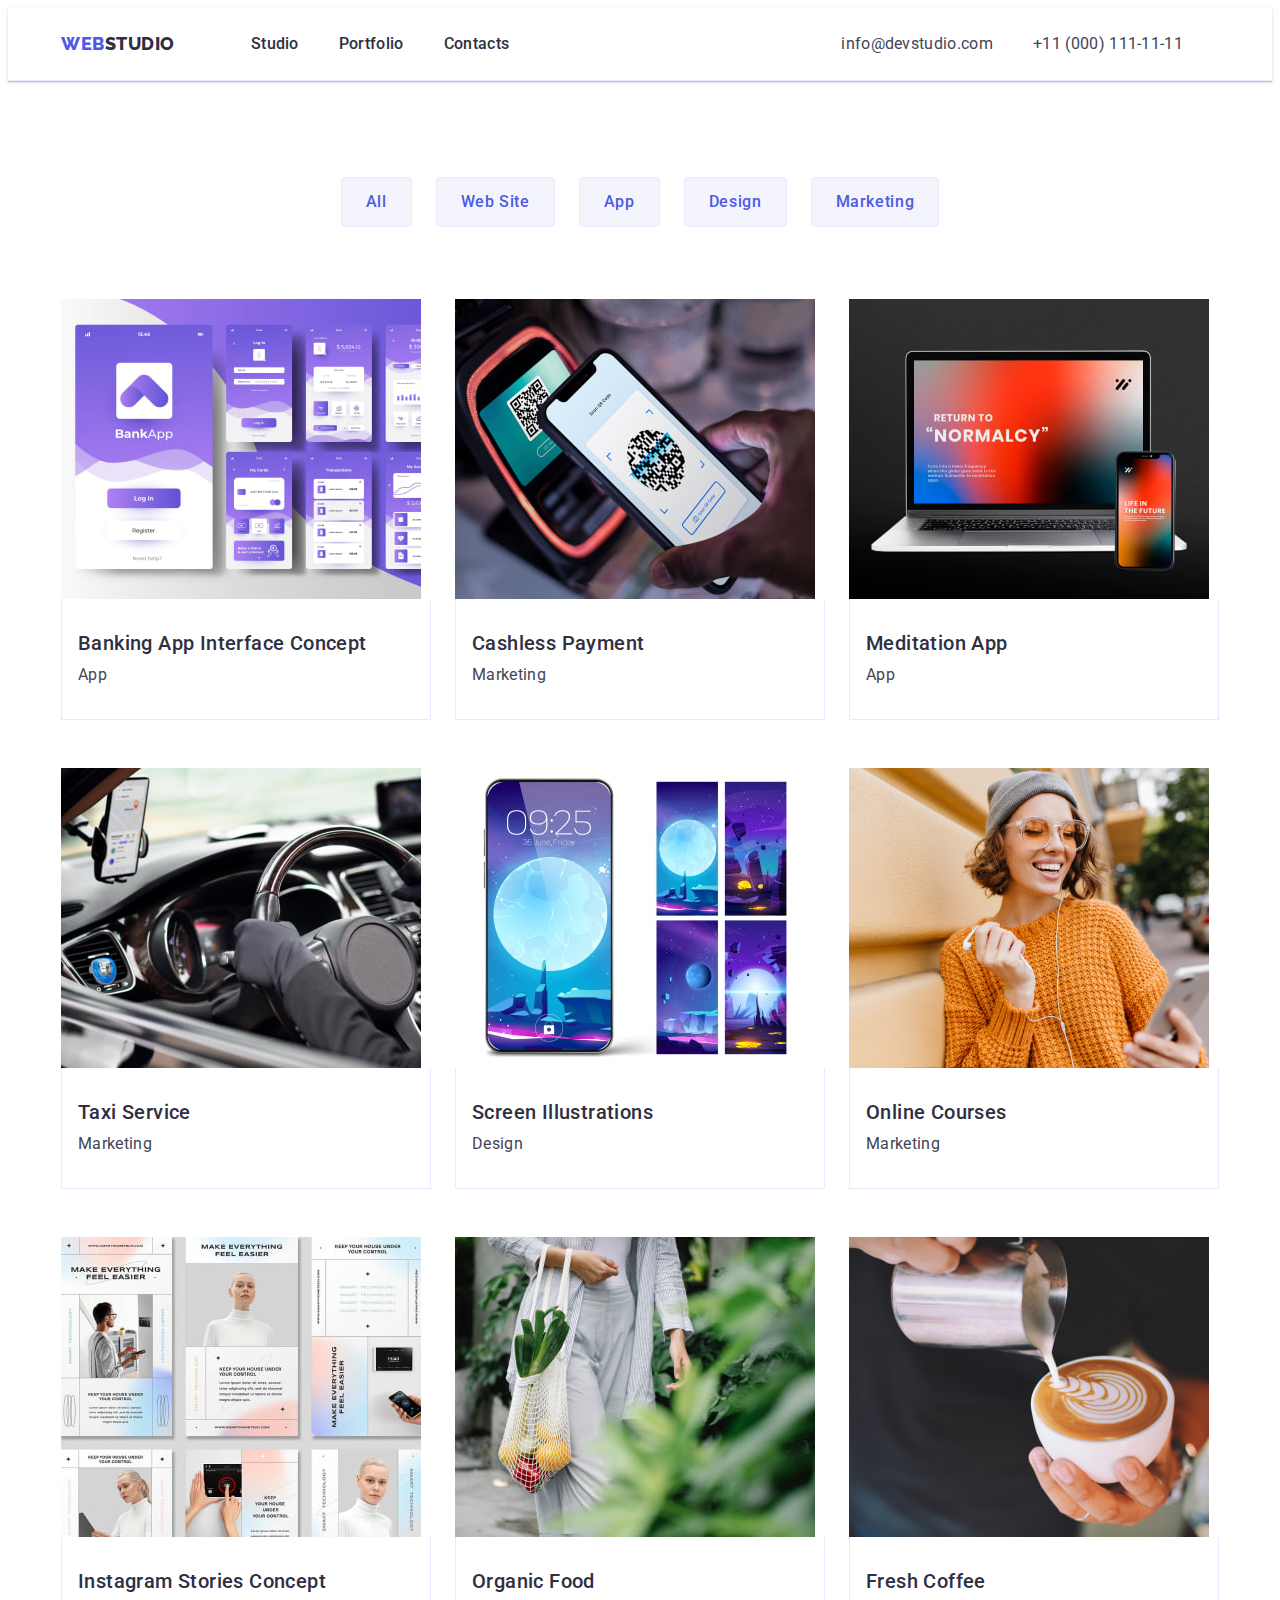
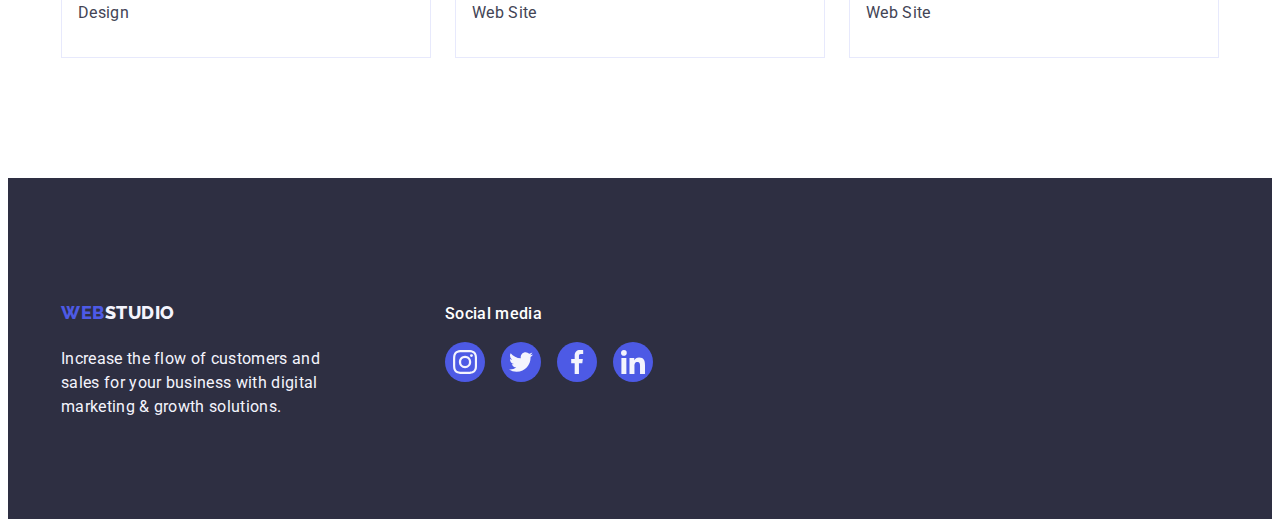
==== portfolio.html @ 6bffb5c1 "Initial commit" ====
<!DOCTYPE html>
<html lang="en">

<head>
    <meta charset="UTF-8">
    <meta http-equiv="X-UA-Compatible" content="IE=edge">
    <meta name="viewport" content="width=device-width, initial-scale=1.0">
    <title>Portfolio</title>
    <link rel="preconnect" href="https://fonts.googleapis.com">
    <link rel="preconnect" href="https://fonts.gstatic.com" crossorigin>
    <link href="https://fonts.googleapis.com/css2?family=Raleway:wght@800&family=Roboto:wght@400;500;700&display=swap"
        rel="stylesheet">
    <link rel="stylesheet" href="https://cdnjs.cloudflare.com/ajax/libs/modern-normalize/1.1.0/modern-normalize.min.css"
        integrity="sha512-wpPYUAdjBVSE4KJnH1VR1HeZfpl1ub8YT/NKx4PuQ5NmX2tKuGu6U/JRp5y+Y8XG2tV+wKQpNHVUX03MfMFn9Q=="
        crossorigin="anonymous" referrerpolicy="no-referrer" />
    <link rel="stylesheet" href="./css/styles.css">
</head>

<body>
    <!-- Page header -->
    <header class="page-header portfolio-header">
        <div class="header-container container">
            <nav class="nav">
                <a class="logo link" href="./index.html">Web
                    <span class="logo-studio">Studio</span>
                </a>
                <ul class="nav-list list">
                    <li class="nav-item">
                        <a class="nav-link link" href="./index.html">Studio</a>
                    </li>
                    <li class="nav-item">
                        <a class="nav-link link" href="./portfolio.html">Portfolio</a>
                    </li>
                    <li class="nav-item">
                        <a class="nav-link link" href="">Contacts</a>
                    </li>
                </ul>
            </nav>
            <address class="contacts">
                <ul class="contacts-list list">
                    <li><a class="contacts-info link" href="mailto:info@devstudio.com">info@devstudio.com</a></li>
                    <li><a class="contacts-info link" href="tel:+110001111111">+11 (000) 111-11-11</a></li>
                </ul>
            </address>
        </div>
    </header>

    <!-- Main content -->
    <main>
        <section class="portfolio-section">
            <div class="container">
                <h1 class="portfolio-hidden-title">Portfolio</h1>
                <!-- Filters -->
                <ul class="filters-list list">
                    <li class="filters-item">
                        <button class="filter-button" type="button">All</button>
                    </li>
                    <li class="filters-item">
                        <button class="filter-button" type="button">Web Site</button>
                    </li>
                    <li class="filters-item">
                        <button class="filter-button" type="button">App</button>
                    </li>
                    <li class="filters-item">
                        <button class="filter-button" type="button">Design</button>
                    </li>
                    <li class="filters-item">
                        <button class="filter-button" type="button">Marketing</button>
                    </li>
                </ul>
                <!-- Portfolio cards -->
                <ul class="portfolio-list list">
                    <li class="portfolio-item">
                        <a class="portfolio-card link" href="">
                            <img class="portfolio-img" src="./images/portfolio/banking1.jpg"
                                alt="Banking App Interface Concept" width="360" height="300">
                            <div class="portfolio-card-container">
                                <h2 class="portfolio-title">Banking App Interface Concept</h2>
                                <p class="portfolio-text">App</p>
                            </div>

                        </a>
                    </li>
                    <li class="portfolio-item">
                        <a class="portfolio-card link" href="">
                            <img class="portfolio-img" src="./images/portfolio/cashless1.jpg" alt="Cashless Payment"
                                width="360" height="300">
                            <div class="portfolio-card-container">
                                <h2 class="portfolio-title">Cashless Payment</h2>
                                <p class="portfolio-text">Marketing</p>
                            </div>
                        </a>
                    </li>
                    <li class="portfolio-item">
                        <a class="portfolio-card link" href="">
                            <img class="portfolio-img" src="./images/portfolio/meditation1.jpg" alt="Meditation App"
                                width="360" height="300">
                            <div class="portfolio-card-container">
                                <h2 class="portfolio-title">Meditation App</h2>
                                <p class="portfolio-text">App</p>
                            </div>
                        </a>
                    </li>
                    <li class="portfolio-item">
                        <a class="portfolio-card link" href="">
                            <img class="portfolio-img" src="./images/portfolio/taxi1.jpg" alt="Taxi Service" width="360"
                                height="300">
                            <div class="portfolio-card-container">
                                <h2 class="portfolio-title">Taxi Service</h2>
                                <p class="portfolio-text">Marketing</p>
                            </div>
                        </a>
                    </li>
                    <li class="portfolio-item">
                        <a class="portfolio-card link" href="">
                            <img class="portfolio-img" src="./images/portfolio/screen1.jpg" alt="Screen Illustrations"
                                width="360" height="300">
                            <div class="portfolio-card-container">
                                <h2 class="portfolio-title">Screen Illustrations</h2>
                                <p class="portfolio-text">Design</p>
                            </div>
                        </a>
                    </li>
                    <li class="portfolio-item">
                        <a class="portfolio-card link" href="">
                            <img class="portfolio-img" src="./images/portfolio/courses1.jpg" alt="Online Courses"
                                width="360" height="300">
                            <div class="portfolio-card-container">
                                <h2 class="portfolio-title">Online Courses</h2>
                                <p class="portfolio-text">Marketing</p>
                            </div>
                        </a>
                    </li>
                    <li class="portfolio-item">
                        <a class="portfolio-card link" href="">
                            <img class="portfolio-img" src="./images/portfolio/instagram1.jpg"
                                alt="Instagram Stories Concept" width="360" height="300">
                            <div class="portfolio-card-container">
                                <h2 class="portfolio-title">Instagram Stories Concept</h2>
                                <p class="portfolio-text">Design</p>
                            </div>
                        </a>
                    </li>
                    <li class="portfolio-item">
                        <a class="portfolio-card link" href="">
                            <img class="portfolio-img" src="./images/portfolio/food1.jpg" alt="Organic Food" width="360"
                                height="300">
                            <div class="portfolio-card-container">
                                <h2 class="portfolio-title">Organic Food</h2>
                                <p class="portfolio-text">Web Site</p>
                            </div>
                        </a>
                    </li>
                    <li class="portfolio-item">
                        <a class="portfolio-card link" href="">
                            <img class="portfolio-img" src="./images/portfolio/coffee1.jpg" alt="Fresh Coffee"
                                width="360" height="300">
                            <div class="portfolio-card-container">
                                <h2 class="portfolio-title">Fresh Coffee</h2>
                                <p class="portfolio-text">Web Site</p>
                            </div>
                        </a>
                    </li>
                </ul>
            </div>
        </section>
    </main>
    <!-- Footer -->
    <footer class="page-footer">
        <div class="container container-footer">
            <div class="logo-text-footer">
                <a class="logo link" href="./index.html">Web<span class="logo-studio-footer">Studio</span>
                </a>
                <p class="footer-text">Increase the flow of customers and sales for your business with digital marketing
                    & growth solutions.</p>
            </div>
            <div class="text-social-footer">
                <p class="social-media-footer">Social media</p>
                <ul class="social-list-footer list">
                    <li class="social-item">
                        <a href="" class="social-list-link-footer">
                            <svg class="social-icon" width="24" height="24">
                                <use href="./images/icons.svg#icon-instagram"></use>
                            </svg>
                        </a>
                    </li>
                    <li class="social-item">
                        <a href="" class="social-list-link-footer">
                            <svg class="social-icon" width="24" height="24">
                                <use href="./images/icons.svg#icon-twitter"></use>
                            </svg>
                        </a>
                    </li>
                    <li class="social-item">
                        <a href="" class="social-list-link-footer">
                            <svg class="social-icon" width="24" height="24">
                                <use href="./images/icons.svg#icon-facebook"></use>
                            </svg>
                        </a>
                    </li>
                    <li class="social-item">
                        <a href="" class="social-list-link-footer">
                            <svg class="social-icon" width="24" height="24">
                                <use href="./images/icons.svg#icon-linkedin"></use>
                            </svg>
                        </a>
                    </li>
                </ul>
            </div>
        </div>
    </footer>


</body>

</html>
---- css/styles.css ----
:root {
  --accent-color: #4d5ae5;
  --brand-color: #2e2f42;
  --border-color: #e7e9fc;
  --hover-color: #404bbf;
}

/**
  |============================
  | BASE STYLES
  |============================
*/

body {
  font-family: 'Roboto', sans-serif;
  background-color: #ffffff;
  color: #434455;
}

.list {
  list-style: none;
  padding: 0;
  margin: 0;
}
.link {
  text-decoration: none;
}
h1,
h2,
h3,
h4,
h5,
h6,
p,
ul {
  margin: 0;
}
img {
  display: block;
}

.container {
  width: 1158px;
  padding: 0 15px;
  margin: 0 auto;
}

/**
  |============================
  |      STUDIO
  |============================
*/

/**
  |============================
  | HEADER
  |============================
*/
.page-header {
  margin-bottom: 0;
  border-bottom: 1px solid #e7e9fc;
  box-shadow: 0px 2px 1px rgba(46, 47, 66, 0.08),
    0px 1px 1px rgba(46, 47, 66, 0.16), 0px 1px 6px rgba(46, 47, 66, 0.08);
}
.header-container {
  display: flex;
  align-items: center;
}
.nav {
  display: flex;
  margin-right: 332px;
  align-items: center;
}

.logo,
.nav-link,
.contacts-info {
  display: block;
  padding: 24px 0;
}

.logo {
  font-family: 'Raleway', sans-serif;
  font-weight: 800;
  font-size: 18px;
  line-height: 1.17;
  display: flex;
  align-items: center;
  letter-spacing: 0.03em;
  text-transform: uppercase;
  text-decoration: none;
  color: var(--accent-color);
  margin-right: 76px;
}

.logo-studio {
  color: var(--brand-color);
}
.nav-list {
  display: flex;
  gap: 40px;
}

.nav-link {
  font-weight: 500;
  font-size: 16px;
  line-height: 1.5;
  letter-spacing: 0.02em;
  text-decoration: none;
  color: var(--brand-color);
}
.nav-link:hover,
.nav-link:focus {
  color: var(--hover-color);
}

.contacts {
  font-style: normal;
}
.contacts-list {
  display: flex;
  gap: 40px;
}

.contacts-info {
  font-weight: 400;
  font-size: 16px;
  line-height: 1.5;
  letter-spacing: 0.02em;
  text-decoration: none;
  color: #434455;
}
.contacts-info:hover,
.contacts-info:focus {
  color: var(--hover-color);
}

/**
  |============================
  | MAIN
  |============================
*/

/**
  |============================
  | HERO.SECTION 1
  |============================
*/
.hero {
  background-color: var(--brand-color);
  padding: 188px 0;
  background-image: linear-gradient(
      rgba(46, 47, 66, 0.7),
      rgba(46, 47, 66, 0.7)
    ),
    url(../images/background/peopleoffice1.jpg);
  background-repeat: no-repeat;
  background-position: center;
  background-size: cover;
  margin-left: auto;
  margin-right: auto;
  max-width: 1440px;
}
.hero-heading {
  font-weight: 700;
  font-size: 56px;
  line-height: 1.07;
  letter-spacing: 0.02em;
  text-align: center;
  color: #ffffff;
  max-width: 496px;
  margin-bottom: 48px;
  margin-left: auto;
  margin-right: auto;
}
.hero-button {
  font-family: 'Roboto', sans-serif;
  font-weight: 500;
  font-size: 16px;
  line-height: 1.5;

  letter-spacing: 0.04em;
  color: #ffffff;
  background-color: var(--accent-color);
  cursor: pointer;
  padding: 16px 32px;
  min-width: 169px;
  height: 56px;
  box-shadow: 0px 4px 4px rgba(0, 0, 0, 0.15);
  border: none;
  border-radius: 4px;
  display: block;
  margin-left: auto;
  margin-right: auto;
}
.hero-button:hover,
.hero-button:focus {
  background-color: var(--hover-color);
}

/**
  |============================
  | SECTION 2.FEATURES
  |============================
*/
.features {
  padding: 120px 0;
}
.features-hidden-heading {
  position: absolute;
  width: 1px;
  height: 1px;
  margin: -1px;
  border: 0;
  padding: 0;
  white-space: nowrap;
  clip-path: inset(100%);
  clip: rect(0 0 0 0);
  overflow: hidden;
}
.title {
  font-weight: 500;
  font-size: 20px;
  line-height: 1.2;
  letter-spacing: 0.02em;
  color: var(--brand-color);
  margin-bottom: 8px;
}
.features-item {
  width: calc((100% - 72px) / 4);
}

.features-text {
  font-weight: 400;
  font-size: 16px;
  line-height: 1.5;
  letter-spacing: 0.02em;
}
.features-list {
  display: flex;
  gap: 24px;
}
.features-icon {
  display: flex;
  justify-content: center;
  align-items: center;
  height: 112px;
  background-color: #f4f4fd;
  border-radius: 4px;
  margin-bottom: 8px;
}

/**
  |============================
  | SECTION 3.WHAT ARE WE DOING
  |============================
*/
.what-are-we-doing {
  padding-bottom: 120px;
}
.heading {
  font-weight: 700;
  font-size: 36px;
  line-height: 1.1;
  letter-spacing: 0.02em;
  text-align: center;
  text-transform: capitalize;
  color: var(--brand-color);
  margin-bottom: 72px;
  margin-left: auto;
  margin-right: auto;
}
.services-list {
  display: flex;
  gap: 24px;
}
.services-item {
  width: calc((100% - 48px) / 3);
}
/**
  |============================
  | SECTION 4.OUR TEAM 
  |============================
*/
.our-team {
  background-color: #f4f4fd;
  padding: 120px 0;
}
.team-list {
  display: flex;
  gap: 24px;
}
.team-item {
  background: #ffffff;
  box-shadow: 0px 1px 6px rgba(46, 47, 66, 0.08),
    0px 1px 1px rgba(46, 47, 66, 0.16), 0px 2px 1px rgba(46, 47, 66, 0.08);
  border-radius: 0px 0px 4px 4px;
  width: calc((100% - 72px) / 4);
}
.team-item-title {
  font-weight: 500;
  font-size: 20px;
  line-height: 1.2;
  letter-spacing: 0.02em;
  color: var(--brand-color);
  text-align: center;
  margin-bottom: 8px;
}
.team-item-container {
  padding: 32px 0;
}

.team-text {
  font-weight: 400;
  font-size: 16px;
  line-height: 1.5;
  letter-spacing: 0.02em;
  text-align: center;
  margin-bottom: 8px;
}
.social-list {
  display: flex;
  gap: 24px;
  justify-content: center;
}

.social-list-link {
  display: flex;
  justify-content: center;
  align-items: center;
  width: 40px;
  height: 40px;
  border-radius: 50%;
  background-color: var(--accent-color);
  color: #f4f4fd;
}
.social-list-link:hover,
.social-list-link:focus {
  background-color: var(--hover-color);
}
.social-icon {
  fill: currentColor;
}

/**
  |============================
  | SECTION 5. CUSTOMERS
  |============================
*/
.customers {
  padding: 120px 0;
}
.customers-list {
  display: flex;
  gap: 24px;
}
.customers-link {
  display: flex;
  justify-content: center;
  align-items: center;
  width: 168px;
  height: 88px;
  border: 1px solid #8e8f99;
  border-radius: 4px;
  color: #8e8f99;
}
.customers-link:hover,
.customers-link:focus {
  border: 1px solid var(--hover-color);
  color: var(--hover-color);
}
.customers-icon {
  fill: currentColor;
}
.customers-icon:hover,
.customers-icon:focus {
  fill: currentColor;
}

/**
  |============================
  | FOOTER
  |============================
*/
.page-footer {
  background-color: var(--brand-color);
  padding: 100px 0;
}
.logo-studio-footer {
  font-family: 'Raleway', sans-serif;
  font-weight: 800;
  font-size: 18px;
  line-height: 1.17;
  display: inline-block;
  letter-spacing: 0.03em;
  text-transform: uppercase;
  color: #f4f4fd;
  margin-left: 0;
}
.logo-footer {
  font-family: 'Raleway', sans-serif;
  font-weight: 800;
  font-size: 18px;
  line-height: 1.17;
  display: inline-block;
  letter-spacing: 0.03em;
  text-transform: uppercase;
  text-decoration: none;
  color: var(--accent-color);
  margin-bottom: 16px;
}
.footer-text {
  font-weight: 400;
  font-size: 16px;
  line-height: 1.5;
  letter-spacing: 0.02em;
  color: #f4f4fd;
  max-width: 264px;
}

.social-media-footer {
  font-family: 'Roboto', sans-serif;
  font-weight: 500;
  font-size: 16px;
  line-height: 1.5;
  letter-spacing: 0.02em;
  color: #ffffff;
  margin-bottom: 16px;
}
.social-list-footer {
  display: flex;
  gap: 16px;
}
.social-list-link-footer {
  display: flex;
  justify-content: center;
  align-items: center;
  width: 40px;
  height: 40px;
  border-radius: 50%;
  background-color: var(--accent-color);
  color: #f4f4fd;
}
.social-list-link-footer:hover,
.social-list-link-footer:focus {
  background-color: #31d0aa;
}
.container-footer {
  display: flex;
  align-items: baseline;
}
.logo-text-footer {
  margin-right: 120px;
}

/**
  |============================
  |     PORTFOLIO
  |============================
*/

/**
  |============================
  | HEADER
  |============================
*/
.portfolio-header {
  box-shadow: 0px 2px 1px rgba(46, 47, 66, 0.08),
    0px 1px 1px rgba(46, 47, 66, 0.16), 0px 1px 6px rgba(46, 47, 66, 0.08);
}
/**
  |============================
  |  MAIN
  |============================
*/
.portfolio-hidden-title {
  position: absolute;
  width: 1px;
  height: 1px;
  margin: -1px;
  border: 0;
  padding: 0;

  white-space: nowrap;
  clip-path: inset(100%);
  clip: rect(0 0 0 0);
  overflow: hidden;
}

/**
  |============================
  | FILTER BUTTONS
  |============================
*/
.portfolio-section {
  padding-top: 96px;
  padding-bottom: 120px;
}
.filters-list {
  display: flex;
  justify-content: center;
  gap: 24px;
  margin-bottom: 72px;
}

.filter-button {
  font-family: 'Roboto', sans-serif;
  font-weight: 500;
  font-size: 16px;
  line-height: 1.5;
  display: flex;
  align-items: center;
  text-align: center;
  letter-spacing: 0.04em;
  color: var(--accent-color);
  background-color: #f4f4fd;
  cursor: pointer;
  border: 1px solid var(--border-color);
  border-radius: 4px;
  padding: 12px 24px;
  min-width: 69px;
  min-height: 48px;
}

.filter-button:hover,
.filter-button:focus {
  color: #ffffff;
  background-color: var(--hover-color);
  border: 1px solid transparent;
  box-shadow: 0px 3px 1px rgba(0, 0, 0, 0.1), 0px 2px 1px rgba(0, 0, 0, 0.08),
    0px 2px 2px rgba(0, 0, 0, 0.12);
  border-radius: 4px;
}

/**
  |============================
  | CARDS
  |============================
*/
.portfolio-list {
  display: flex;
  flex-wrap: wrap;
  row-gap: 48px;
  column-gap: 24px;
}
.portfolio-card {
  display: block;
}
.portfolio-card:hover,
.portfolio-card:focus {
  box-shadow: 0px 1px 6px rgba(46, 47, 66, 0.08),
    0px 1px 1px rgba(46, 47, 66, 0.16), 0px 2px 1px rgba(46, 47, 66, 0.08);
}

.portfolio-item {
  width: calc((100% - 48px) / 3);
}

.portfolio-card-container {
  padding: 32px 16px;
  border: 1px solid var(--border-color);
  border-top: none;
}
.portfolio-title {
  font-weight: 500;
  font-size: 20px;
  line-height: 1.2;
  letter-spacing: 0.02em;
  color: var(--brand-color);
  margin-bottom: 8px;
}

.portfolio-text {
  font-weight: 400;
  font-size: 16px;
  line-height: 1.5;
  letter-spacing: 0.02em;
  color: #434455;
}
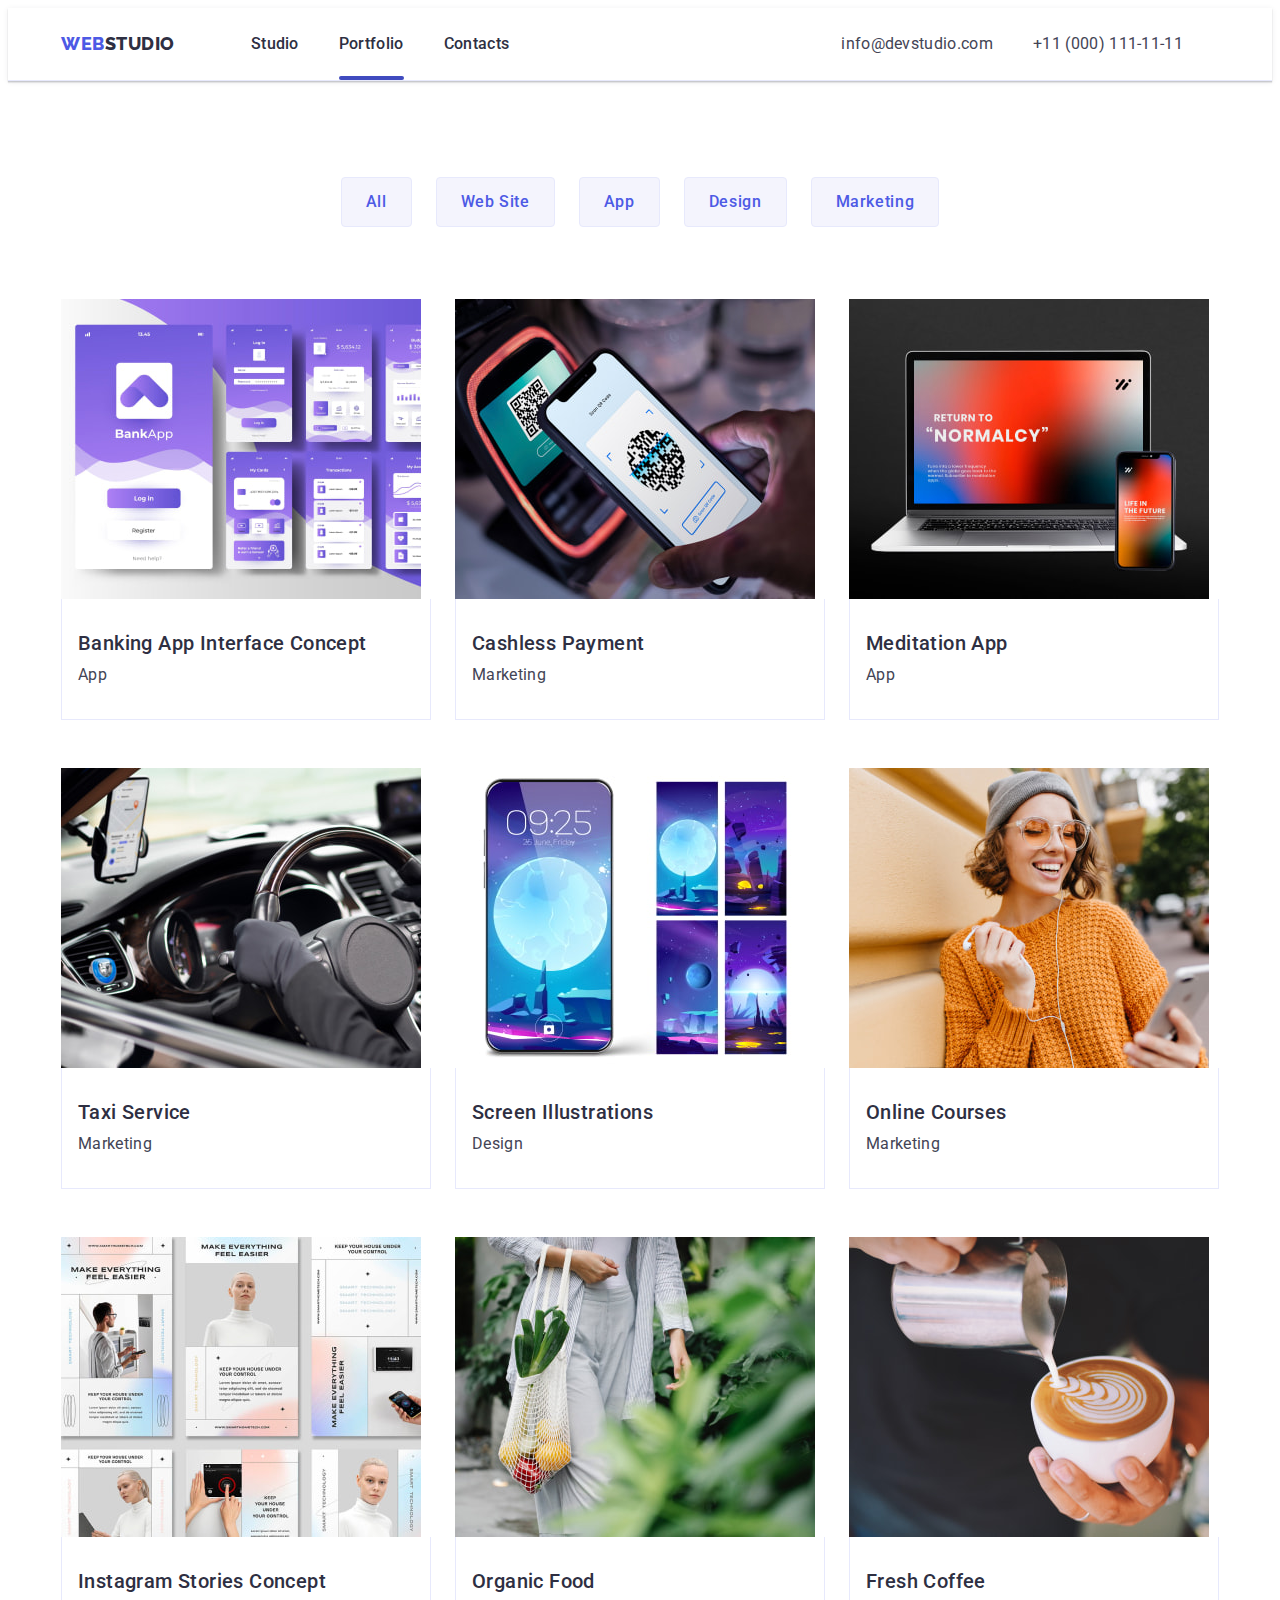
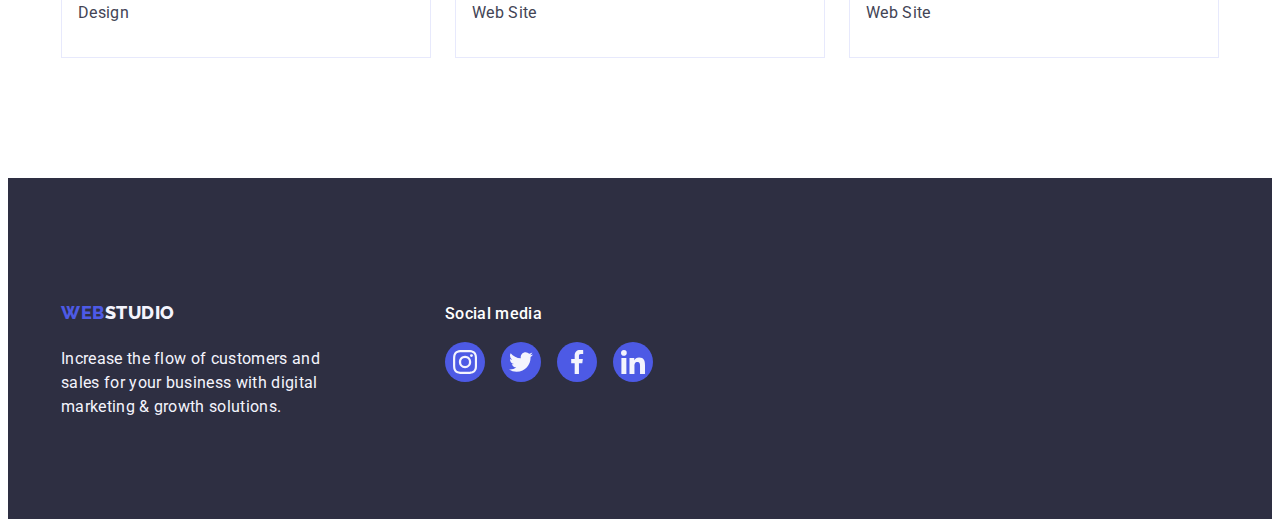
==== commit 5c455c1a: "Added positioned elements and transitions" ====
--- a/portfolio.html
+++ b/portfolio.html
@@ -29,7 +29,7 @@
                         <a class="nav-link link" href="./index.html">Studio</a>
                     </li>
                     <li class="nav-item">
-                        <a class="nav-link link" href="./portfolio.html">Portfolio</a>
+                        <a class="nav-link link active" href="./portfolio.html">Portfolio</a>
                     </li>
                     <li class="nav-item">
                         <a class="nav-link link" href="">Contacts</a>
@@ -72,8 +72,15 @@
                 <ul class="portfolio-list list">
                     <li class="portfolio-item">
                         <a class="portfolio-card link" href="">
-                            <img class="portfolio-img" src="./images/portfolio/banking1.jpg"
-                                alt="Banking App Interface Concept" width="360" height="300">
+                            <div class="portfolio-card-img-wrapper">
+                                <img class="portfolio-img" src="./images/portfolio/banking1.jpg"
+                                    alt="Banking App Interface Concept" width="360" height="300">
+                                <p class="portfolio-card-overlay">14 Stylish and User-Friendly App Design Concepts ·
+                                    Task
+                                    Manager App · Calorie Tracker App · Exotic Fruit Ecommerce App ·
+                                    Cloud Storage App
+                                </p>
+                            </div>
                             <div class="portfolio-card-container">
                                 <h2 class="portfolio-title">Banking App Interface Concept</h2>
                                 <p class="portfolio-text">App</p>
@@ -83,8 +90,15 @@
                     </li>
                     <li class="portfolio-item">
                         <a class="portfolio-card link" href="">
-                            <img class="portfolio-img" src="./images/portfolio/cashless1.jpg" alt="Cashless Payment"
-                                width="360" height="300">
+                            <div class="portfolio-card-img-wrapper">
+                                <img class="portfolio-img" src="./images/portfolio/cashless1.jpg" alt="Cashless Payment"
+                                    width="360" height="300">
+                                <p class="portfolio-card-overlay">14 Stylish and User-Friendly App Design Concepts ·
+                                    Task
+                                    Manager App · Calorie Tracker App · Exotic Fruit Ecommerce App ·
+                                    Cloud Storage App
+                                </p>
+                            </div>
                             <div class="portfolio-card-container">
                                 <h2 class="portfolio-title">Cashless Payment</h2>
                                 <p class="portfolio-text">Marketing</p>
@@ -93,8 +107,15 @@
                     </li>
                     <li class="portfolio-item">
                         <a class="portfolio-card link" href="">
-                            <img class="portfolio-img" src="./images/portfolio/meditation1.jpg" alt="Meditation App"
-                                width="360" height="300">
+                            <div class="portfolio-card-img-wrapper">
+                                <img class="portfolio-img" src="./images/portfolio/meditation1.jpg" alt="Meditation App"
+                                    width="360" height="300">
+                                <p class="portfolio-card-overlay">14 Stylish and User-Friendly App Design Concepts ·
+                                    Task
+                                    Manager App · Calorie Tracker App · Exotic Fruit Ecommerce App ·
+                                    Cloud Storage App
+                                </p>
+                            </div>
                             <div class="portfolio-card-container">
                                 <h2 class="portfolio-title">Meditation App</h2>
                                 <p class="portfolio-text">App</p>
@@ -103,8 +124,15 @@
                     </li>
                     <li class="portfolio-item">
                         <a class="portfolio-card link" href="">
-                            <img class="portfolio-img" src="./images/portfolio/taxi1.jpg" alt="Taxi Service" width="360"
-                                height="300">
+                            <div class="portfolio-card-img-wrapper">
+                                <img class="portfolio-img" src="./images/portfolio/taxi1.jpg" alt="Taxi Service"
+                                    width="360" height="300">
+                                <p class="portfolio-card-overlay">14 Stylish and User-Friendly App Design Concepts ·
+                                    Task
+                                    Manager App · Calorie Tracker App · Exotic Fruit Ecommerce App ·
+                                    Cloud Storage App
+                                </p>
+                            </div>
                             <div class="portfolio-card-container">
                                 <h2 class="portfolio-title">Taxi Service</h2>
                                 <p class="portfolio-text">Marketing</p>
@@ -113,8 +141,15 @@
                     </li>
                     <li class="portfolio-item">
                         <a class="portfolio-card link" href="">
-                            <img class="portfolio-img" src="./images/portfolio/screen1.jpg" alt="Screen Illustrations"
-                                width="360" height="300">
+                            <div class="portfolio-card-img-wrapper">
+                                <img class="portfolio-img" src="./images/portfolio/screen1.jpg"
+                                    alt="Screen Illustrations" width="360" height="300">
+                                <p class="portfolio-card-overlay">14 Stylish and User-Friendly App Design Concepts ·
+                                    Task
+                                    Manager App · Calorie Tracker App · Exotic Fruit Ecommerce App ·
+                                    Cloud Storage App
+                                </p>
+                            </div>
                             <div class="portfolio-card-container">
                                 <h2 class="portfolio-title">Screen Illustrations</h2>
                                 <p class="portfolio-text">Design</p>
@@ -123,8 +158,15 @@
                     </li>
                     <li class="portfolio-item">
                         <a class="portfolio-card link" href="">
-                            <img class="portfolio-img" src="./images/portfolio/courses1.jpg" alt="Online Courses"
-                                width="360" height="300">
+                            <div class="portfolio-card-img-wrapper">
+                                <img class="portfolio-img" src="./images/portfolio/courses1.jpg" alt="Online Courses"
+                                    width="360" height="300">
+                                <p class="portfolio-card-overlay">14 Stylish and User-Friendly App Design Concepts ·
+                                    Task
+                                    Manager App · Calorie Tracker App · Exotic Fruit Ecommerce App ·
+                                    Cloud Storage App
+                                </p>
+                            </div>
                             <div class="portfolio-card-container">
                                 <h2 class="portfolio-title">Online Courses</h2>
                                 <p class="portfolio-text">Marketing</p>
@@ -133,8 +175,15 @@
                     </li>
                     <li class="portfolio-item">
                         <a class="portfolio-card link" href="">
-                            <img class="portfolio-img" src="./images/portfolio/instagram1.jpg"
-                                alt="Instagram Stories Concept" width="360" height="300">
+                            <div class="portfolio-card-img-wrapper">
+                                <img class="portfolio-img" src="./images/portfolio/instagram1.jpg"
+                                    alt="Instagram Stories Concept" width="360" height="300">
+                                <p class="portfolio-card-overlay">14 Stylish and User-Friendly App Design Concepts ·
+                                    Task
+                                    Manager App · Calorie Tracker App · Exotic Fruit Ecommerce App ·
+                                    Cloud Storage App
+                                </p>
+                            </div>
                             <div class="portfolio-card-container">
                                 <h2 class="portfolio-title">Instagram Stories Concept</h2>
                                 <p class="portfolio-text">Design</p>
@@ -143,8 +192,15 @@
                     </li>
                     <li class="portfolio-item">
                         <a class="portfolio-card link" href="">
-                            <img class="portfolio-img" src="./images/portfolio/food1.jpg" alt="Organic Food" width="360"
-                                height="300">
+                            <div class="portfolio-card-img-wrapper">
+                                <img class="portfolio-img" src="./images/portfolio/food1.jpg" alt="Organic Food"
+                                    width="360" height="300">
+                                <p class="portfolio-card-overlay">14 Stylish and User-Friendly App Design Concepts ·
+                                    Task
+                                    Manager App · Calorie Tracker App · Exotic Fruit Ecommerce App ·
+                                    Cloud Storage App
+                                </p>
+                            </div>
                             <div class="portfolio-card-container">
                                 <h2 class="portfolio-title">Organic Food</h2>
                                 <p class="portfolio-text">Web Site</p>
@@ -153,8 +209,15 @@
                     </li>
                     <li class="portfolio-item">
                         <a class="portfolio-card link" href="">
-                            <img class="portfolio-img" src="./images/portfolio/coffee1.jpg" alt="Fresh Coffee"
-                                width="360" height="300">
+                            <div class="portfolio-card-img-wrapper">
+                                <img class="portfolio-img" src="./images/portfolio/coffee1.jpg" alt="Fresh Coffee"
+                                    width="360" height="300">
+                                <p class="portfolio-card-overlay">14 Stylish and User-Friendly App Design Concepts ·
+                                    Task
+                                    Manager App · Calorie Tracker App · Exotic Fruit Ecommerce App ·
+                                    Cloud Storage App
+                                </p>
+                            </div>
                             <div class="portfolio-card-container">
                                 <h2 class="portfolio-title">Fresh Coffee</h2>
                                 <p class="portfolio-text">Web Site</p>
--- a/css/styles.css
+++ b/css/styles.css
@@ -108,6 +108,7 @@
   letter-spacing: 0.02em;
   text-decoration: none;
   color: var(--brand-color);
+  transition: color 250ms cubic-bezier(0.4, 0, 0.2, 1);
 }
 .nav-link:hover,
 .nav-link:focus {
@@ -129,10 +130,26 @@
   letter-spacing: 0.02em;
   text-decoration: none;
   color: #434455;
+  transition: color 250ms cubic-bezier(0.4, 0, 0.2, 1);
 }
 .contacts-info:hover,
 .contacts-info:focus {
   color: var(--hover-color);
+}
+
+.active {
+  position: relative;
+}
+.active::after {
+  position: absolute;
+  bottom: 0;
+  left: 0;
+  display: inline-block;
+  content: '';
+  width: 100%;
+  height: 4px;
+  background-color: var(--hover-color);
+  border-radius: 2px;
 }
 
 /**
@@ -192,6 +209,7 @@
   display: block;
   margin-left: auto;
   margin-right: auto;
+  transition: background-color 250ms cubic-bezier(0.4, 0, 0.2, 1);
 }
 .hero-button:hover,
 .hero-button:focus {
@@ -333,6 +351,7 @@
   border-radius: 50%;
   background-color: var(--accent-color);
   color: #f4f4fd;
+  transition: background-color 250ms cubic-bezier(0.4, 0, 0.2, 1);
 }
 .social-list-link:hover,
 .social-list-link:focus {
@@ -363,6 +382,8 @@
   border: 1px solid #8e8f99;
   border-radius: 4px;
   color: #8e8f99;
+  transition: color 250ms cubic-bezier(0.4, 0, 0.2, 1),
+    border 250ms cubic-bezier(0.4, 0, 0.2, 1);
 }
 .customers-link:hover,
 .customers-link:focus {
@@ -440,6 +461,7 @@
   border-radius: 50%;
   background-color: var(--accent-color);
   color: #f4f4fd;
+  transition: background-color 250ms cubic-bezier(0.4, 0, 0.2, 1);
 }
 .social-list-link-footer:hover,
 .social-list-link-footer:focus {
@@ -520,6 +542,10 @@
   padding: 12px 24px;
   min-width: 69px;
   min-height: 48px;
+  transition: background-color 250ms cubic-bezier(0.4, 0, 0.2, 1),
+    color 250ms cubic-bezier(0.4, 0, 0.2, 1),
+    box-shadow 250ms cubic-bezier(0.4, 0, 0.2, 1),
+    border 250ms cubic-bezier(0.4, 0, 0.2, 1);
 }
 
 .filter-button:hover,
@@ -546,14 +572,22 @@
 .portfolio-card {
   display: block;
 }
+.portfolio-card-img-wrapper {
+  position: relative;
+  overflow: hidden;
+}
+.portfolio-item {
+  width: calc((100% - 48px) / 3);
+}
+
 .portfolio-card:hover,
 .portfolio-card:focus {
   box-shadow: 0px 1px 6px rgba(46, 47, 66, 0.08),
     0px 1px 1px rgba(46, 47, 66, 0.16), 0px 2px 1px rgba(46, 47, 66, 0.08);
 }
-
-.portfolio-item {
-  width: calc((100% - 48px) / 3);
+.portfolio-card:hover .portfolio-card-overlay,
+.portfolio-card:focus .portfolio-card-overlay {
+  transform: translate(0, 0);
 }
 
 .portfolio-card-container {
@@ -577,3 +611,22 @@
   letter-spacing: 0.02em;
   color: #434455;
 }
+.portfolio-card-overlay {
+  position: absolute;
+  top: 0;
+  left: 0;
+  width: 100%;
+  height: 100%;
+  overflow: auto;
+  transform: translate(0, 100%);
+  transition: transform 250ms cubic-bezier(0.4, 0, 0.2, 1);
+
+  font-style: normal;
+  font-weight: 400;
+  font-size: 16px;
+  line-height: 1.5;
+  letter-spacing: 0.02em;
+  color: #f4f4fd;
+  background-color: var(--accent-color);
+  padding: 40px 32px 164px;
+}
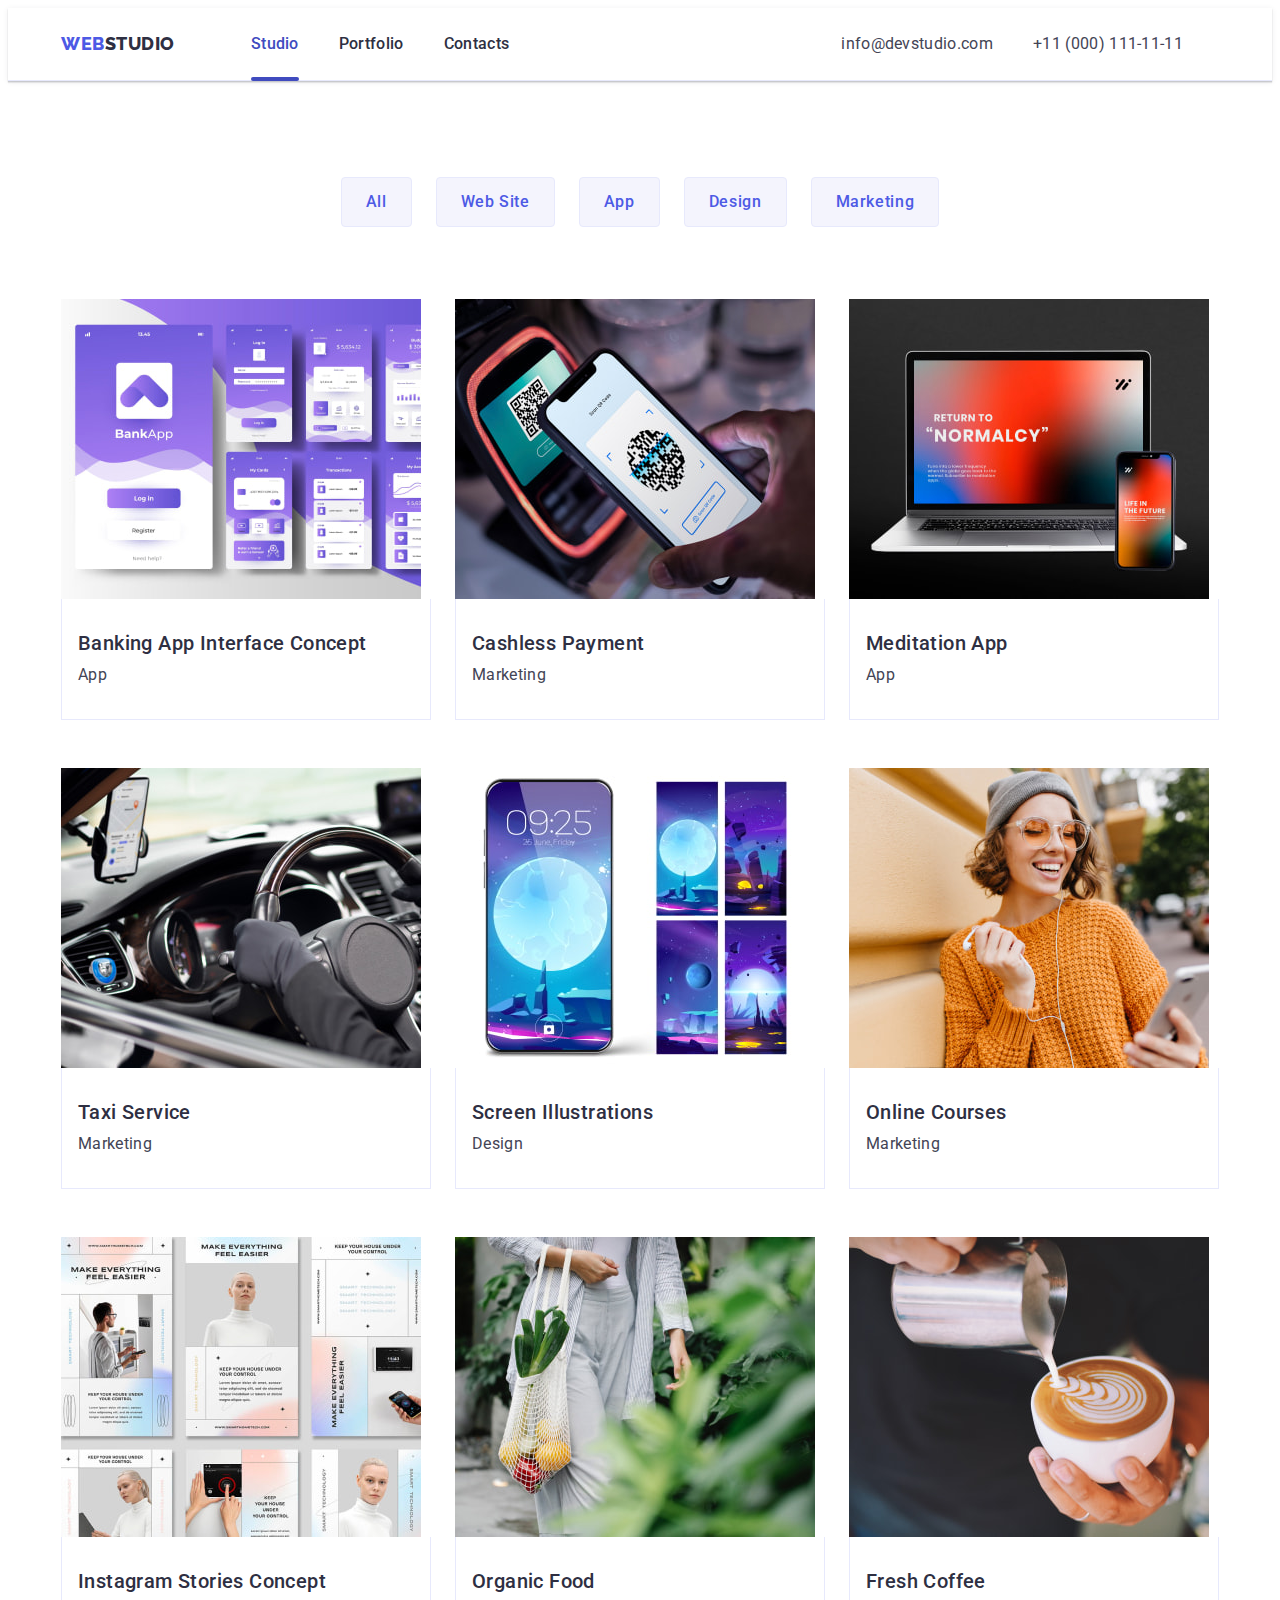
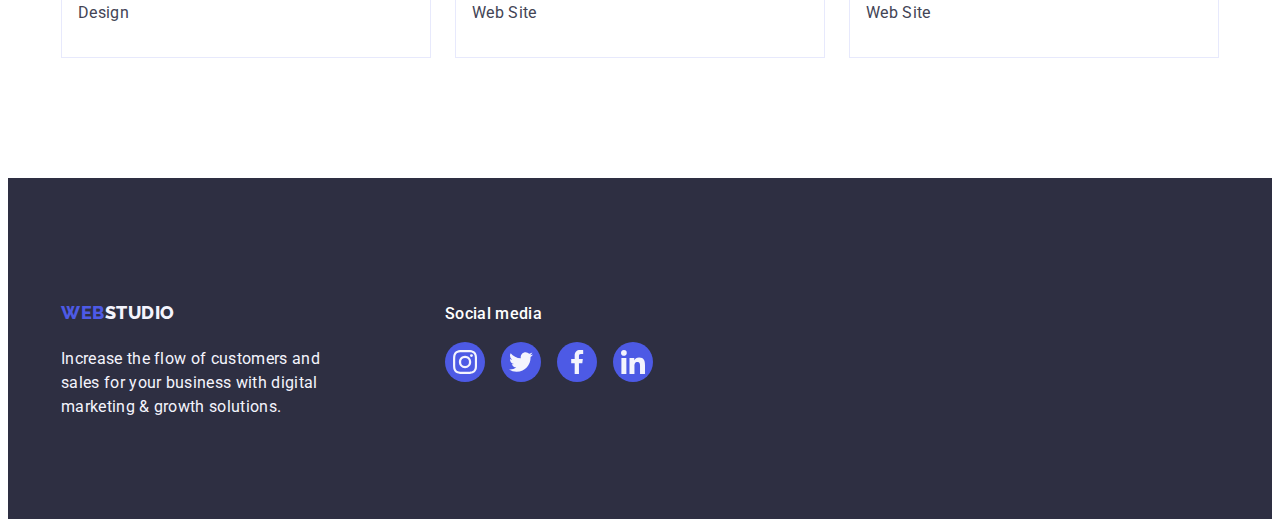
==== commit e836395e: "Fixed errors" ====
--- a/portfolio.html
+++ b/portfolio.html
@@ -26,10 +26,10 @@
                 </a>
                 <ul class="nav-list list">
                     <li class="nav-item">
-                        <a class="nav-link link" href="./index.html">Studio</a>
+                        <a class="nav-link link active" href="./index.html">Studio</a>
                     </li>
                     <li class="nav-item">
-                        <a class="nav-link link active" href="./portfolio.html">Portfolio</a>
+                        <a class="nav-link link" href="./portfolio.html">Portfolio</a>
                     </li>
                     <li class="nav-item">
                         <a class="nav-link link" href="">Contacts</a>
--- a/css/styles.css
+++ b/css/styles.css
@@ -139,10 +139,11 @@
 
 .active {
   position: relative;
+  color: var(--hover-color);
 }
 .active::after {
   position: absolute;
-  bottom: 0;
+  bottom: -1px;
   left: 0;
   display: inline-block;
   content: '';
@@ -382,8 +383,8 @@
   border: 1px solid #8e8f99;
   border-radius: 4px;
   color: #8e8f99;
-  transition: color 250ms cubic-bezier(0.4, 0, 0.2, 1),
-    border 250ms cubic-bezier(0.4, 0, 0.2, 1);
+  transition: border-color 250ms cubic-bezier(0.4, 0, 0.2, 1),
+    color 250ms cubic-bezier(0.4, 0, 0.2, 1);
 }
 .customers-link:hover,
 .customers-link:focus {
@@ -545,7 +546,7 @@
   transition: background-color 250ms cubic-bezier(0.4, 0, 0.2, 1),
     color 250ms cubic-bezier(0.4, 0, 0.2, 1),
     box-shadow 250ms cubic-bezier(0.4, 0, 0.2, 1),
-    border 250ms cubic-bezier(0.4, 0, 0.2, 1);
+    border-color 250ms cubic-bezier(0.4, 0, 0.2, 1);
 }
 
 .filter-button:hover,
@@ -571,6 +572,7 @@
 }
 .portfolio-card {
   display: block;
+  transition: box-shadow 250ms cubic-bezier(0.4, 0, 0.2, 1);
 }
 .portfolio-card-img-wrapper {
   position: relative;
@@ -628,5 +630,68 @@
   letter-spacing: 0.02em;
   color: #f4f4fd;
   background-color: var(--accent-color);
-  padding: 40px 32px 164px;
-}
+  padding: 40px 32px;
+}
+
+/**
+  |============================
+  | MODAL WINDOW
+  |============================
+*/
+
+.backdrop {
+  position: fixed;
+  top: 0;
+  left: 0;
+  width: 100%;
+  height: 100%;
+  background-color: rgba(46, 47, 66, 0.4);
+  z-index: 100;
+  transition: opacity 250ms cubic-bezier(0.4, 0, 0.2, 1),
+    visibility 250ms cubic-bezier(0.4, 0, 0.2, 1);
+}
+.modal {
+  position: absolute;
+  top: 50%;
+  left: 50%;
+  transform: translate(-50%, -50%);
+  width: 408px;
+  min-height: 576px;
+  background: #fcfcfc;
+  box-shadow: 0px 1px 1px rgba(0, 0, 0, 0.14), 0px 1px 3px rgba(0, 0, 0, 0.12),
+    0px 2px 1px rgba(0, 0, 0, 0.2);
+  border-radius: 4px;
+  transition: transform 250ms cubic-bezier(0.4, 0, 0.2, 1);
+}
+.modal-close-button {
+  position: absolute;
+  top: 24px;
+  right: 24px;
+  display: flex;
+  justify-content: center;
+  align-items: center;
+  width: 24px;
+  height: 24px;
+  background-color: #e7e9fc;
+  border: 1px solid rgba(0, 0, 0, 0.1);
+  border-radius: 50%;
+  padding: 0;
+  cursor: pointer;
+  transition: background-color 250ms cubic-bezier(0.4, 0, 0.2, 1),
+    border 250ms cubic-bezier(0.4, 0, 0.2, 1);
+}
+.modal-close-button:hover,
+.modal-close-button:focus {
+  background-color: var(--hover-color);
+  color: #ffffff;
+  border: none;
+}
+.modal-close-icon {
+  fill: currentColor;
+  transition: fill 250ms cubic-bezier(0.4, 0, 0.2, 1);
+}
+.is-hidden {
+  opacity: 0;
+  visibility: hidden;
+  pointer-events: none;
+}
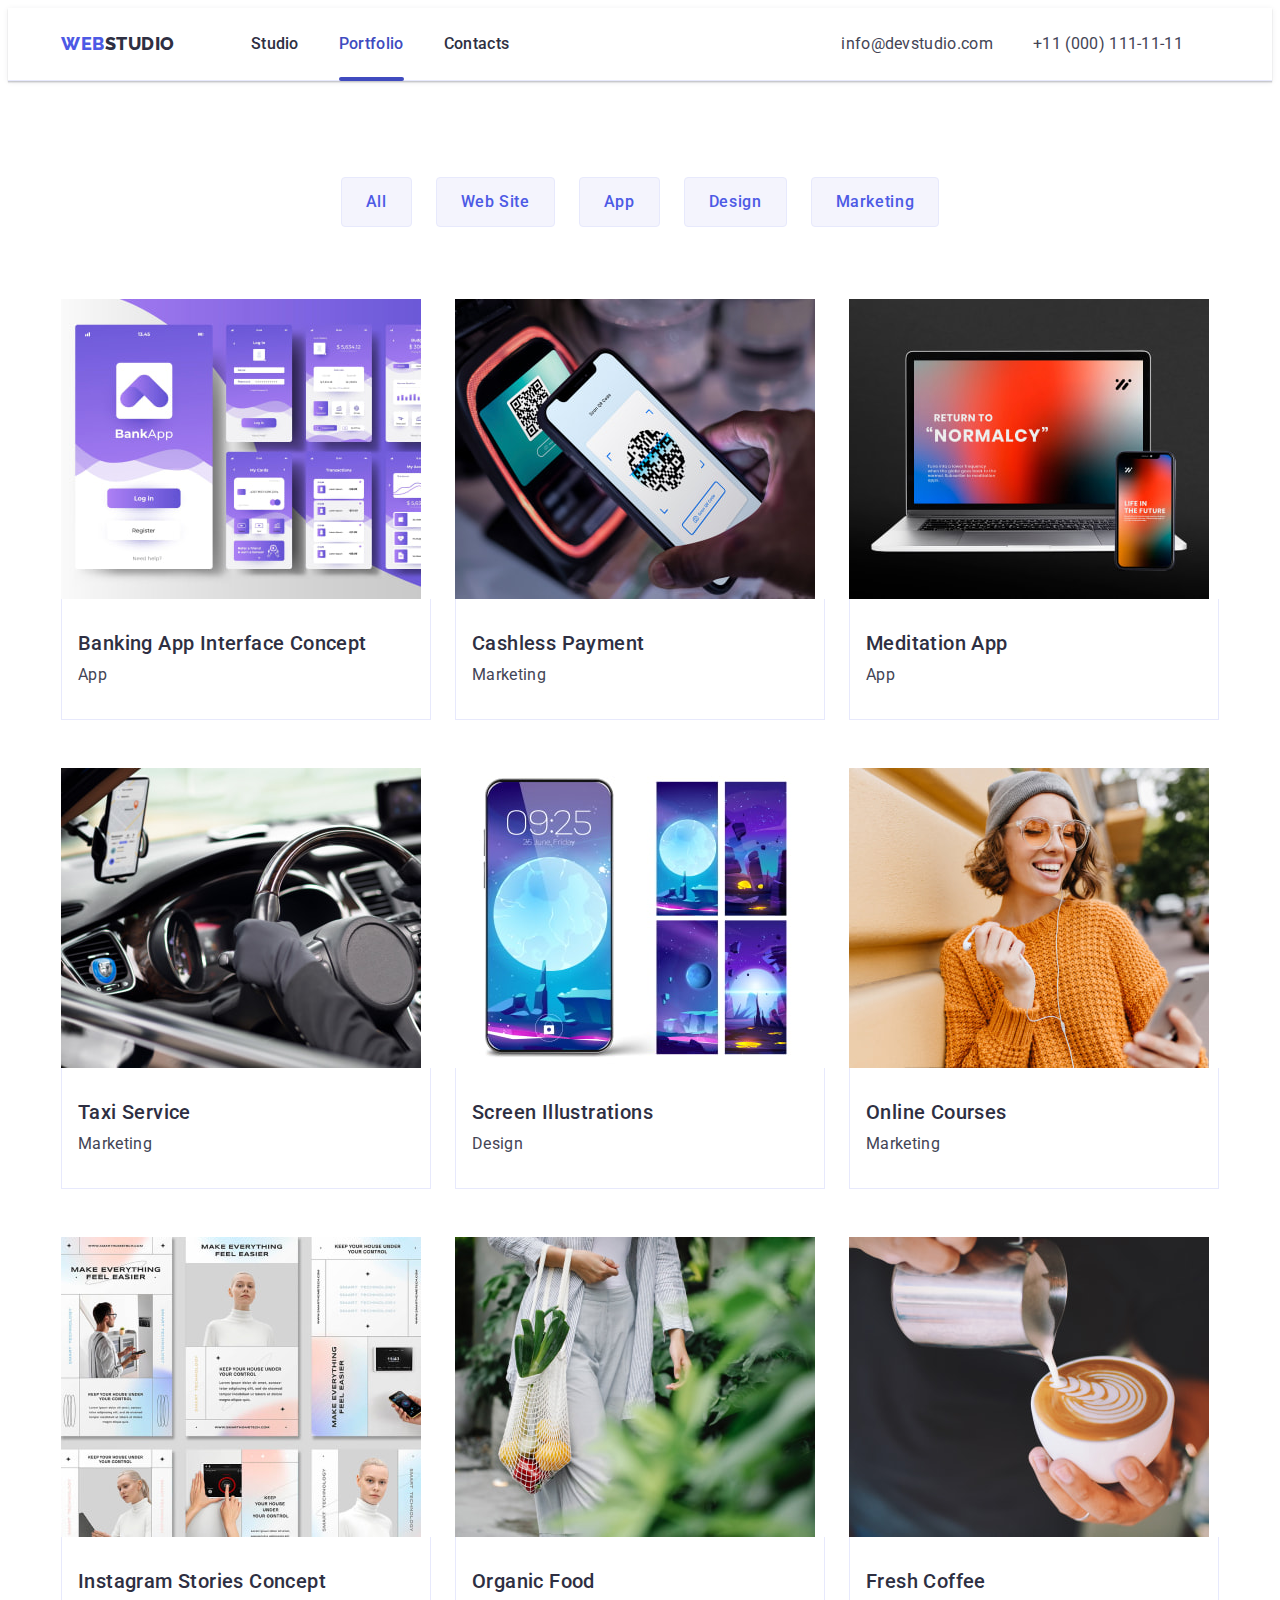
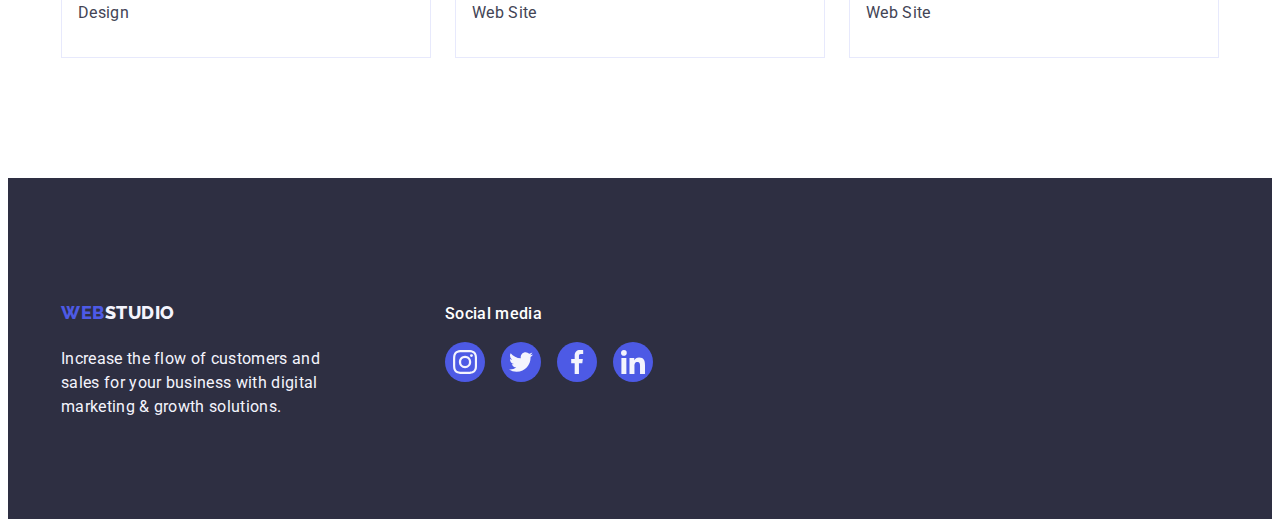
==== commit 491bfedf: "Fixed errors in navigation" ====
--- a/portfolio.html
+++ b/portfolio.html
@@ -26,10 +26,10 @@
                 </a>
                 <ul class="nav-list list">
                     <li class="nav-item">
-                        <a class="nav-link link active" href="./index.html">Studio</a>
+                        <a class="nav-link link" href="./index.html">Studio</a>
                     </li>
                     <li class="nav-item">
-                        <a class="nav-link link" href="./portfolio.html">Portfolio</a>
+                        <a class="nav-link link active" href="./portfolio.html">Portfolio</a>
                     </li>
                     <li class="nav-item">
                         <a class="nav-link link" href="">Contacts</a>
